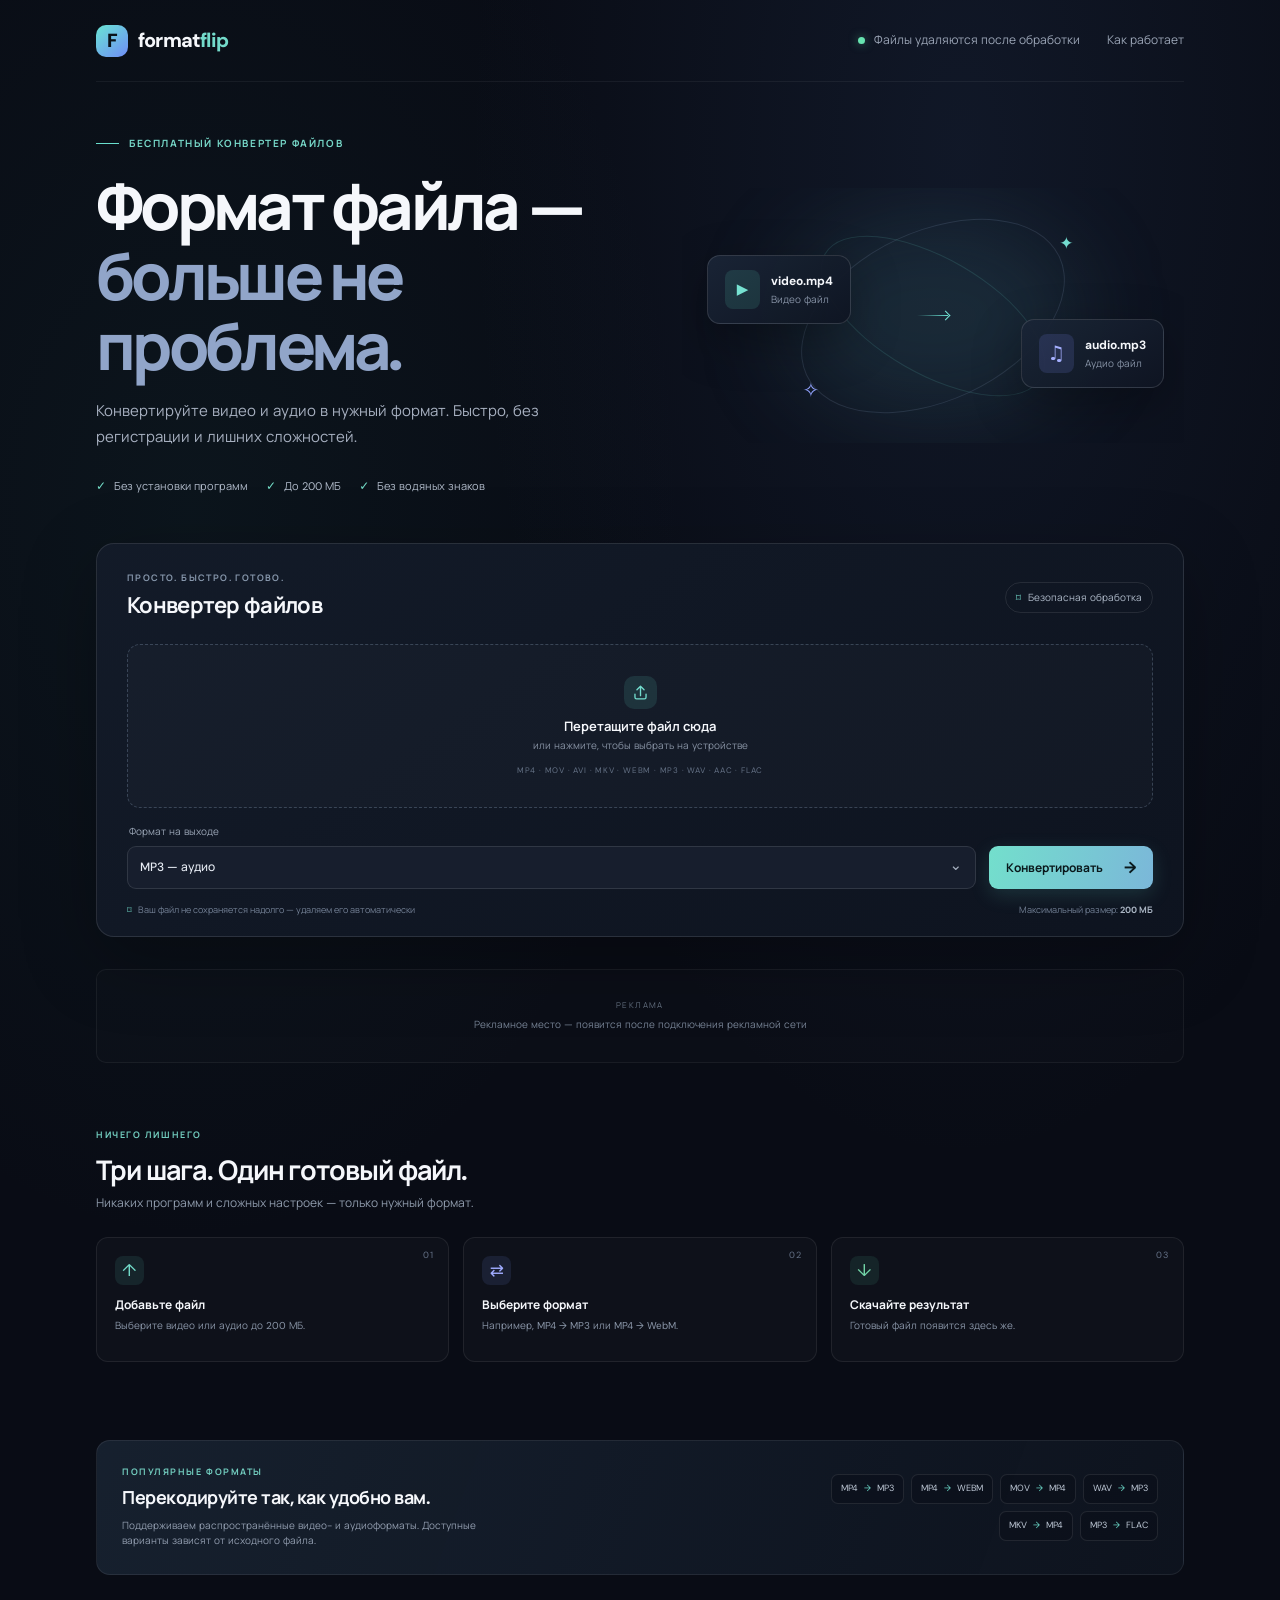
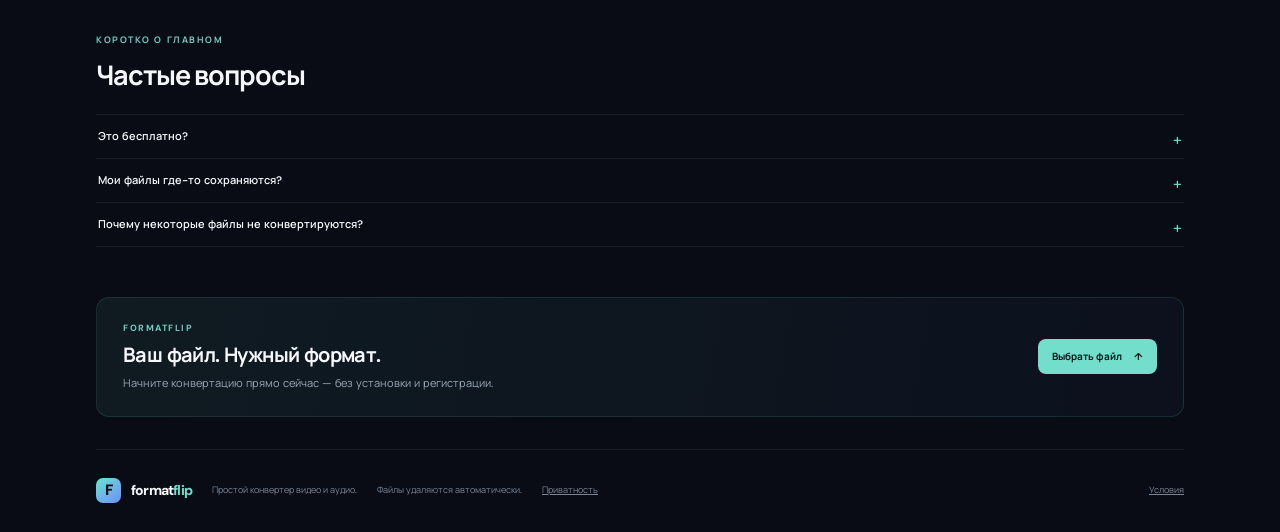
==== index.html @ 4129f3a2 "Build FormatFlip media converter" ====
<!doctype html>
<html lang="ru"><head>
<meta charset="utf-8"><meta name="viewport" content="width=device-width, initial-scale=1"><meta name="theme-color" content="#090c15">
<title>FormatFlip — конвертер видео и аудио</title><meta name="description" content="Конвертируйте видео и аудио: MP4 в MP3, MP4 в WebM и другие форматы. Бесплатно, просто и без регистрации.">
<meta property="og:title" content="FormatFlip — конвертер видео и аудио"><meta property="og:description" content="Быстрая конвертация популярных форматов видео и аудио.">
<link rel="preconnect" href="https://fonts.googleapis.com"><link rel="preconnect" href="https://fonts.gstatic.com" crossorigin><link href="https://fonts.googleapis.com/css2?family=DM+Sans:wght@400;500;600;700;800&family=Manrope:wght@400;500;600;700;800&display=swap" rel="stylesheet"><link rel="stylesheet" href="/assets/style.css"><script async src="/monetize/ads.js"></script>
</head><body><div class="site-shell">
<nav class="nav-bar" aria-label="Главная навигация"><a class="brand" href="/" aria-label="FormatFlip главная"><span class="brand-mark">F</span><span>format<span class="brand-flip">flip</span></span></a><div class="nav-right"><span class="privacy-note"><span class="live-dot"></span>Файлы удаляются после обработки</span><a class="nav-link" href="#how">Как работает</a></div></nav>
<header class="hero"><div class="hero-copy"><div class="eyebrow"><span class="eyebrow-line"></span> БЕСПЛАТНЫЙ КОНВЕРТЕР ФАЙЛОВ</div><h1>Формат файла —<br><span>больше не проблема.</span></h1><p class="hero-text">Конвертируйте видео и аудио в нужный формат. Быстро, без регистрации и лишних сложностей.</p><div class="trust-row"><span><b class="check">✓</b> Без установки программ</span><span><b class="check">✓</b> До 200 МБ</span><span><b class="check">✓</b> Без водяных знаков</span></div></div><div class="hero-art" aria-hidden="true"><div class="art-glow"></div><div class="art-orbit orbit-a"></div><div class="art-orbit orbit-b"></div><div class="format-card format-left"><span class="file-icon video-icon">▶</span><span><b>video.mp4</b><small>Видео файл</small></span></div><div class="convert-arrow"><span></span><span></span><span></span></div><div class="format-card format-right"><span class="file-icon audio-icon">♫</span><span><b>audio.mp3</b><small>Аудио файл</small></span></div><div class="art-spark spark-a">✦</div><div class="art-spark spark-b">✧</div></div></header>
<main>
<section class="converter-card" id="converter" aria-labelledby="converter-title"><div class="converter-heading"><div><div class="mini-label">ПРОСТО. БЫСТРО. ГОТОВО.</div><h2 id="converter-title">Конвертер файлов</h2></div><div class="secure-tag"><span>⌑</span> Безопасная обработка</div></div>
<form id="convertForm" onsubmit="event.preventDefault(); runConvertServer();" enctype="multipart/form-data"><label class="drop-zone" id="dropZone" for="fileIn"><input type="file" id="fileIn" name="file" accept="video/*,audio/*,.mp4,.mov,.avi,.mkv,.webm,.mp3,.wav,.aac,.flac,.m4a,.ogg,.opus" required><span class="upload-icon" aria-hidden="true"><svg viewBox="0 0 24 24" fill="none"><path d="M12 16V4m0 0L7.5 8.5M12 4l4.5 4.5M5 14v4a2 2 0 0 0 2 2h10a2 2 0 0 0 2-2v-4" stroke="currentColor" stroke-width="1.7" stroke-linecap="round" stroke-linejoin="round"/></svg></span><span class="drop-title">Перетащите файл сюда</span><span class="drop-sub">или нажмите, чтобы выбрать на устройстве</span><span class="supported-formats">MP4 · MOV · AVI · MKV · WEBM · MP3 · WAV · AAC · FLAC</span></label><div class="selected-file" id="selectedFile" hidden><span class="selected-file-icon">▣</span><span class="selected-file-name" id="selectedFileName"></span><button type="button" id="removeFile" class="remove-file" aria-label="Убрать файл">×</button></div>
<div class="convert-options"><div class="format-select-wrap"><label for="targetType">Формат на выходе</label><div class="select-shell"><select id="targetType" name="output_format"><optgroup label="Видео → аудио"><option value="mp3" selected>MP3 — аудио</option><option value="wav">WAV — аудио</option><option value="m4a">M4A — аудио</option><option value="aac">AAC — аудио</option><option value="ogg">OGG — аудио</option><option value="opus">OPUS — аудио</option><option value="flac">FLAC — аудио</option></optgroup><optgroup label="Видео → видео"><option value="mp4">MP4 — видео</option><option value="webm">WEBM — видео</option><option value="mkv">MKV — видео</option><option value="mov">MOV — видео</option><option value="avi">AVI — видео</option></optgroup></select><span class="select-chevron">⌄</span></div></div><button type="submit" class="convert-button" id="btnConvert"><span>Конвертировать</span><span class="button-arrow">→</span></button></div></form>
<div class="progress-wrap" id="progressWrap" hidden><div class="progress-track"><div class="progress-fill" id="progressFill"></div></div><div class="progress-meta"><span id="statusText" role="status" aria-live="polite"></span><span id="progressPercent"></span></div></div><div class="result-area" id="resultArea" hidden><div class="result-check">✓</div><div class="result-copy"><b>Готово к скачиванию</b><span id="resultMeta"></span></div><a href="#" class="download-button" id="downloadBtn" download>Скачать файл <span>↓</span></a></div><div class="converter-foot"><span><span class="foot-lock">⌑</span> Ваш файл не сохраняется надолго — удаляем его автоматически</span><span>Максимальный размер: <b>200 МБ</b></span></div></section>
<section class="ad-section" aria-label="Рекламное место"><div class="ad-slot" data-ad-slot="main-banner"><span class="ad-caption">РЕКЛАМА</span><div class="ad-content">Рекламное место — появится после подключения рекламной сети</div></div></section>
<section class="how-section" id="how"><div class="section-kicker">НИЧЕГО ЛИШНЕГО</div><h2>Три шага. Один готовый файл.</h2><p class="section-desc">Никаких программ и сложных настроек — только нужный формат.</p><div class="steps-grid"><article class="step-card"><div class="step-number">01</div><div class="step-icon icon-upload">↑</div><h3>Добавьте файл</h3><p>Выберите видео или аудио до 200 МБ.</p></article><article class="step-card"><div class="step-number">02</div><div class="step-icon icon-swap">⇄</div><h3>Выберите формат</h3><p>Например, MP4 → MP3 или MP4 → WebM.</p></article><article class="step-card"><div class="step-number">03</div><div class="step-icon icon-download">↓</div><h3>Скачайте результат</h3><p>Готовый файл появится здесь же.</p></article></div></section>
<section class="formats-section"><div><div class="section-kicker">ПОПУЛЯРНЫЕ ФОРМАТЫ</div><h2>Перекодируйте так, как удобно вам.</h2><p>Поддерживаем распространённые видео- и аудиоформаты. Доступные варианты зависят от исходного файла.</p></div><div class="format-pills"><span>MP4 <i>→</i> MP3</span><span>MP4 <i>→</i> WEBM</span><span>MOV <i>→</i> MP4</span><span>WAV <i>→</i> MP3</span><span>MKV <i>→</i> MP4</span><span>MP3 <i>→</i> FLAC</span></div></section>
<section class="faq-section"><div class="section-kicker">КОРОТКО О ГЛАВНОМ</div><h2>Частые вопросы</h2><div class="faq-list"><details><summary>Это бесплатно?</summary><p>Да, сейчас конвертер бесплатный. Позже работу сервиса может поддерживать реклама.</p></details><details><summary>Мои файлы где-то сохраняются?</summary><p>Файл временно обрабатывается сервером. Исходник удаляется сразу после операции, а готовый файл — автоматически примерно через час.</p></details><details><summary>Почему некоторые файлы не конвертируются?</summary><p>Файл может быть повреждён, не содержать звуковой дорожки или использовать редкий кодек. Попробуйте другой файл или формат.</p></details></div></section>
<section class="bottom-cta"><div><div class="section-kicker">FORMATFLIP</div><h2>Ваш файл. Нужный формат.</h2><p>Начните конвертацию прямо сейчас — без установки и регистрации.</p></div><a href="#converter" class="bottom-button">Выбрать файл <span>↑</span></a></section>
</main><footer class="footer"><a class="brand footer-brand" href="/"><span class="brand-mark">F</span><span>format<span class="brand-flip">flip</span></span></a><span class="footer-copy">Простой конвертер видео и аудио.</span><span class="footer-copy">Файлы удаляются автоматически.</span><a class="footer-copy" href="/privacy">Приватность</a><a class="footer-copy" href="/terms">Условия</a></footer></div><script src="/assets/app.js" defer></script>
</body></html>
---- assets/style.css ----
:root{--bg:#090c15;--panel:#101522;--panel2:#131a29;--line:rgba(255,255,255,.085);--text:#f5f7fb;--muted:#9aa4b5;--cyan:#67e4d1;--blue:#8ba5ff;--font:'DM Sans','Manrope',system-ui,sans-serif}*{box-sizing:border-box}html{scroll-behavior:smooth}body{margin:0;background:radial-gradient(ellipse at 75% 7%,rgba(49,74,119,.19),transparent 36%),radial-gradient(ellipse at 15% 24%,rgba(36,101,96,.1),transparent 32%),var(--bg);color:var(--text);font-family:var(--font);font-size:15px;line-height:1.55;-webkit-font-smoothing:antialiased}.site-shell{max-width:1160px;padding:0 36px;margin:auto}.nav-bar{height:82px;display:flex;align-items:center;justify-content:space-between;border-bottom:1px solid rgba(255,255,255,.055)}.brand{display:inline-flex;align-items:center;gap:10px;color:#f5f7fb;text-decoration:none;font-size:20px;font-weight:800;letter-spacing:-.8px}.brand-mark{display:grid;place-items:center;width:32px;height:32px;border-radius:10px;background:linear-gradient(140deg,#69e4d3,#708df8);color:#0a1119;font-size:19px;font-weight:900}.brand-flip{color:#73daca}.nav-right{display:flex;align-items:center;gap:27px}.privacy-note,.nav-link{font-size:12px;color:var(--muted);text-decoration:none}.privacy-note{display:flex;align-items:center;gap:9px}.live-dot{width:7px;height:7px;border-radius:50%;background:#67e4b0;box-shadow:0 0 10px rgba(103,228,176,.5)}.nav-link:hover{color:white}.hero{display:grid;grid-template-columns:1fr .9fr;align-items:center;min-height:375px;padding:54px 0 48px;gap:28px}.eyebrow,.section-kicker,.mini-label{font-size:10px;letter-spacing:1.6px;color:#77d8c9;font-weight:700}.eyebrow{display:flex;align-items:center;gap:10px}.eyebrow-line{width:23px;height:1px;background:#69dfcd}.hero h1{font-size:clamp(42px,5.2vw,65px);letter-spacing:-3.7px;line-height:1.08;margin:21px 0 15px;font-weight:750}.hero h1 span{color:#91a5c9}.hero-text{max-width:445px;color:#a7b0c0;font-size:15px;line-height:1.75;margin:0}.trust-row{display:flex;flex-wrap:wrap;gap:18px;margin-top:26px;color:#b1bbca;font-size:11px}.check{font-size:12px;color:#74dfc9;margin-right:5px}.hero-art{height:255px;position:relative;display:grid;place-items:center;overflow:hidden}.art-glow{position:absolute;width:300px;height:200px;border-radius:50%;background:rgba(72,132,147,.18);filter:blur(46px)}.art-orbit{position:absolute;width:280px;height:170px;border:1px solid rgba(143,168,203,.17);border-radius:50%;transform:rotate(-25deg)}.orbit-b{width:250px;height:116px;transform:rotate(30deg);border-color:rgba(105,219,201,.14)}.format-card{position:absolute;display:flex;align-items:center;gap:11px;padding:14px 17px;border:1px solid rgba(255,255,255,.13);background:linear-gradient(145deg,rgba(26,37,54,.96),rgba(15,21,34,.96));box-shadow:0 16px 50px rgba(0,0,0,.3);border-radius:13px;z-index:2}.format-card b{display:block;font-size:12px}.format-card small{display:block;color:#8793a6;font-size:10px;margin-top:2px}.format-left{left:5%;top:67px}.format-right{right:4%;bottom:55px}.file-icon{width:35px;height:39px;display:grid;place-items:center;border-radius:8px;font-size:15px}.video-icon{color:#76e2d1;background:rgba(94,220,193,.13)}.audio-icon{font-size:20px;color:#a5afff;background:rgba(126,140,255,.15)}.convert-arrow{display:flex;align-items:center;gap:6px;color:#71dfd0;position:absolute;z-index:3}.convert-arrow span{width:31px;height:1px;background:linear-gradient(90deg,transparent,#68dfd0)}.convert-arrow span:nth-child(2){width:7px;height:7px;border-top:1px solid #77e6d6;border-right:1px solid #77e6d6;transform:rotate(45deg);background:none;margin-left:-12px}.convert-arrow span:nth-child(3){display:none}.art-spark{position:absolute;color:#73dbcf}.spark-a{top:42px;right:22%;font-size:17px}.spark-b{left:24%;bottom:37px;font-size:20px;color:#93a4ff}.converter-card{position:relative;background:linear-gradient(145deg,rgba(19,27,41,.98),rgba(14,20,32,.98));border:1px solid rgba(255,255,255,.105);border-radius:18px;padding:28px 30px 18px;box-shadow:0 22px 75px rgba(0,0,0,.27);scroll-margin-top:30px}.converter-heading{display:flex;justify-content:space-between;align-items:center;margin-bottom:21px}.mini-label{font-size:9px;color:#8797ac;letter-spacing:1.4px}.converter-heading h2{font-size:22px;letter-spacing:-.7px;margin:3px 0 0}.secure-tag{display:flex;align-items:center;gap:7px;color:#aeb9c8;font-size:10px;border:1px solid rgba(255,255,255,.09);border-radius:20px;padding:7px 10px}.secure-tag span{color:#75e0cf}.drop-zone{height:164px;border:1px dashed rgba(133,157,183,.32);border-radius:13px;background:rgba(255,255,255,.018);display:flex;flex-direction:column;align-items:center;justify-content:center;cursor:pointer;transition:.2s;position:relative}.drop-zone:hover,.drop-zone.drag-over{border-color:#68daca;background:rgba(101,220,199,.04)}.drop-zone input{position:absolute;inset:0;width:100%;height:100%;opacity:0;cursor:pointer}.upload-icon{width:33px;height:33px;border-radius:10px;display:grid;place-items:center;color:#73ddce;background:rgba(96,221,200,.12);margin-bottom:8px}.upload-icon svg{width:19px;height:19px}.drop-title{font-size:13px;font-weight:650}.drop-sub{font-size:10px;color:#8792a3;margin-top:1px}.supported-formats{font-size:8px;letter-spacing:.8px;color:#647185;margin-top:10px}.selected-file{display:flex;align-items:center;gap:10px;border:1px solid rgba(255,255,255,.09);border-radius:9px;padding:8px 12px;margin-top:10px;font-size:11px;color:#dae1eb}.selected-file[hidden],.progress-wrap[hidden],.result-area[hidden]{display:none}.selected-file-icon{color:#7be2d0}.selected-file-name{overflow:hidden;text-overflow:ellipsis;white-space:nowrap;flex:1}.remove-file{background:transparent;color:#9aa5b6;border:0;font-size:19px;cursor:pointer}.convert-options{display:flex;align-items:end;gap:13px;margin-top:16px}.format-select-wrap{flex:1}.format-select-wrap>label{display:block;color:#9aa5b5;font-size:10px;margin:0 0 6px 2px}.select-shell{position:relative}.select-shell select{width:100%;height:43px;appearance:none;border:1px solid rgba(255,255,255,.11);border-radius:9px;color:#e8edf5;background:#171e2d;padding:0 38px 0 12px;font:500 12px var(--font);outline:none}.select-shell select:focus{border-color:#6edcca}.select-shell option,.select-shell optgroup{background:#151b29;color:#f4f6fa}.select-chevron{position:absolute;right:14px;top:8px;color:#a6b0bf;pointer-events:none}.convert-button{height:43px;padding:0 17px;display:flex;align-items:center;gap:21px;border:0;border-radius:9px;background:linear-gradient(105deg,#73dfcc,#7bb7d9);color:#0a191c;font:700 12px var(--font);cursor:pointer;box-shadow:0 6px 20px rgba(98,212,198,.16);transition:transform .15s,filter .15s}.convert-button:hover{filter:brightness(1.08);transform:translateY(-1px)}.convert-button:disabled{opacity:.55;cursor:wait;transform:none}.button-arrow{font-size:16px}.progress-wrap{margin-top:14px}.progress-track{height:4px;background:rgba(255,255,255,.08);border-radius:4px;overflow:hidden}.progress-fill{height:100%;width:8%;background:linear-gradient(90deg,#69dac8,#8b9cff);border-radius:4px;transition:width .35s}.progress-meta{display:flex;justify-content:space-between;font-size:10px;color:#aab4c3;margin-top:7px}.result-area{margin-top:14px;display:flex;align-items:center;gap:10px;padding:12px;border-radius:10px;border:1px solid rgba(99,220,192,.2);background:rgba(87,202,175,.06)}.result-check{width:25px;height:25px;border-radius:50%;display:grid;place-items:center;background:rgba(96,219,186,.14);color:#70e0bf}.result-copy{flex:1}.result-copy b,.result-copy span{display:block;font-size:11px}.result-copy span{color:#96a4b5;font-size:10px}.download-button{padding:9px 13px;border-radius:8px;text-decoration:none;background:#6cdbc9;color:#0c1b1d;font-weight:700;font-size:10px}.download-button span{margin-left:8px}.converter-foot{display:flex;justify-content:space-between;gap:10px;margin-top:15px;color:#748196;font-size:9px}.converter-foot b{color:#aab5c3}.foot-lock{color:#72dcca;margin-right:4px}.ad-section{margin:32px 0 4px}.ad-slot{height:94px;border:1px solid rgba(255,255,255,.055);border-radius:10px;background:rgba(255,255,255,.013);display:flex;flex-direction:column;align-items:center;justify-content:center;gap:5px}.ad-caption{font-size:8px;letter-spacing:1.4px;color:#677384}.ad-content{color:#778395;font-size:10px}.how-section{padding:62px 0 15px}.section-kicker{font-size:9px;color:#72cdbf;letter-spacing:1.55px}.how-section h2,.faq-section h2{font-size:27px;letter-spacing:-1.1px;margin:7px 0 3px}.section-desc{font-size:12px;color:#8f9bac;margin:0}.steps-grid{display:grid;grid-template-columns:repeat(3,1fr);gap:14px;margin-top:24px}.step-card{position:relative;padding:18px;border:1px solid rgba(255,255,255,.075);background:rgba(255,255,255,.022);border-radius:12px;min-height:125px}.step-number{position:absolute;right:14px;top:11px;font-size:9px;letter-spacing:1px;color:#657287}.step-icon{width:29px;height:29px;border-radius:8px;display:grid;place-items:center;background:rgba(98,216,196,.1);color:#74ddcb;font-size:17px}.icon-swap{background:rgba(130,151,255,.11);color:#a0acff}.icon-download{background:rgba(93,204,162,.1);color:#73d6a8}.step-card h3{font-size:12px;margin:11px 0 3px}.step-card p{font-size:10px;color:#8a96a8;margin:0}.formats-section{display:flex;align-items:center;justify-content:space-between;gap:30px;margin-top:63px;padding:25px;border-radius:14px;border:1px solid rgba(255,255,255,.075);background:linear-gradient(110deg,rgba(27,39,55,.75),rgba(16,23,35,.65))}.formats-section h2{font-size:18px;letter-spacing:-.5px;margin:5px 0}.formats-section p{font-size:10px;color:#929daf;max-width:390px;margin:0}.format-pills{display:flex;flex-wrap:wrap;justify-content:flex-end;gap:7px;max-width:390px}.format-pills span{padding:7px 9px;border:1px solid rgba(255,255,255,.09);background:rgba(8,13,22,.38);border-radius:7px;color:#bec8d6;font-size:9px}.format-pills i{font-style:normal;color:#6ddaca;margin:0 4px}.faq-section{padding:59px 0 5px}.faq-list{margin-top:17px;border-top:1px solid rgba(255,255,255,.075)}.faq-list details{border-bottom:1px solid rgba(255,255,255,.075);padding:13px 2px}.faq-list summary{cursor:pointer;list-style:none;font-size:11px;font-weight:600}.faq-list summary::-webkit-details-marker{display:none}.faq-list summary::after{content:'+';float:right;color:#73ddca;font-size:16px;font-weight:400}.faq-list details[open] summary::after{content:'−'}.faq-list p{font-size:10px;color:#96a2b3;max-width:740px;margin:9px 0 0}.bottom-cta{margin:45px 0 0;padding:24px 26px;border-radius:13px;border:1px solid rgba(104,219,199,.13);background:linear-gradient(100deg,rgba(57,113,110,.15),rgba(34,46,82,.15));display:flex;align-items:center;justify-content:space-between;gap:20px}.bottom-cta h2{font-size:20px;letter-spacing:-.6px;margin:4px 0}.bottom-cta p{font-size:11px;color:#99a6b5;margin:0}.bottom-button{padding:10px 14px;background:#73decc;color:#0a191a;border-radius:8px;text-decoration:none;font-size:10px;font-weight:700;white-space:nowrap}.bottom-button span{margin-left:10px}.footer{height:83px;margin-top:32px;border-top:1px solid rgba(255,255,255,.065);display:flex;align-items:center;gap:20px}.footer-brand{font-size:14px}.footer-brand .brand-mark{width:25px;height:25px;border-radius:7px;font-size:15px}.footer-copy{font-size:9px;color:#798596}.footer-copy:last-child{margin-left:auto}@media(max-width:800px){.site-shell{padding:0 22px}.hero{grid-template-columns:1fr .75fr;min-height:335px}.hero h1{font-size:46px}.formats-section{align-items:flex-start;flex-direction:column}.format-pills{justify-content:flex-start;max-width:none}}@media(max-width:600px){.site-shell{padding:0 15px}.nav-bar{height:65px}.nav-right{gap:13px}.privacy-note{font-size:0}.privacy-note .live-dot{width:8px;height:8px}.nav-link{font-size:10px}.hero{grid-template-columns:1fr;padding:42px 0 27px;min-height:0;gap:8px}.hero h1{font-size:43px;letter-spacing:-2.5px}.hero-text{font-size:13px}.trust-row{gap:10px;font-size:9px;margin-top:18px}.hero-art{height:190px}.format-left{left:4%;top:43px}.format-right{right:3%;bottom:30px}.converter-card{padding:19px 15px 14px;border-radius:14px}.converter-heading h2{font-size:19px}.secure-tag{font-size:0;padding:8px}.secure-tag span{font-size:15px}.drop-zone{height:150px}.convert-options{align-items:stretch;flex-direction:column;gap:10px}.convert-button{justify-content:center}.converter-foot{font-size:8px}.steps-grid{grid-template-columns:1fr;gap:9px}.step-card{min-height:102px;padding:13px}.step-card h3{margin-top:7px}.how-section{padding-top:47px}.how-section h2,.faq-section h2{font-size:23px}.formats-section{margin-top:44px;padding:17px}.bottom-cta{align-items:flex-start;flex-direction:column;margin-top:34px;padding:18px}.footer{height:auto;min-height:75px;gap:10px;flex-wrap:wrap;padding:12px 0}.footer-copy:last-child{margin-left:0;width:100%}.result-area{flex-wrap:wrap}.download-button{margin-left:35px}}@media(prefers-reduced-motion:reduce){*,*::before,*::after{scroll-behavior:auto!important;transition:none!important;animation:none!important}}
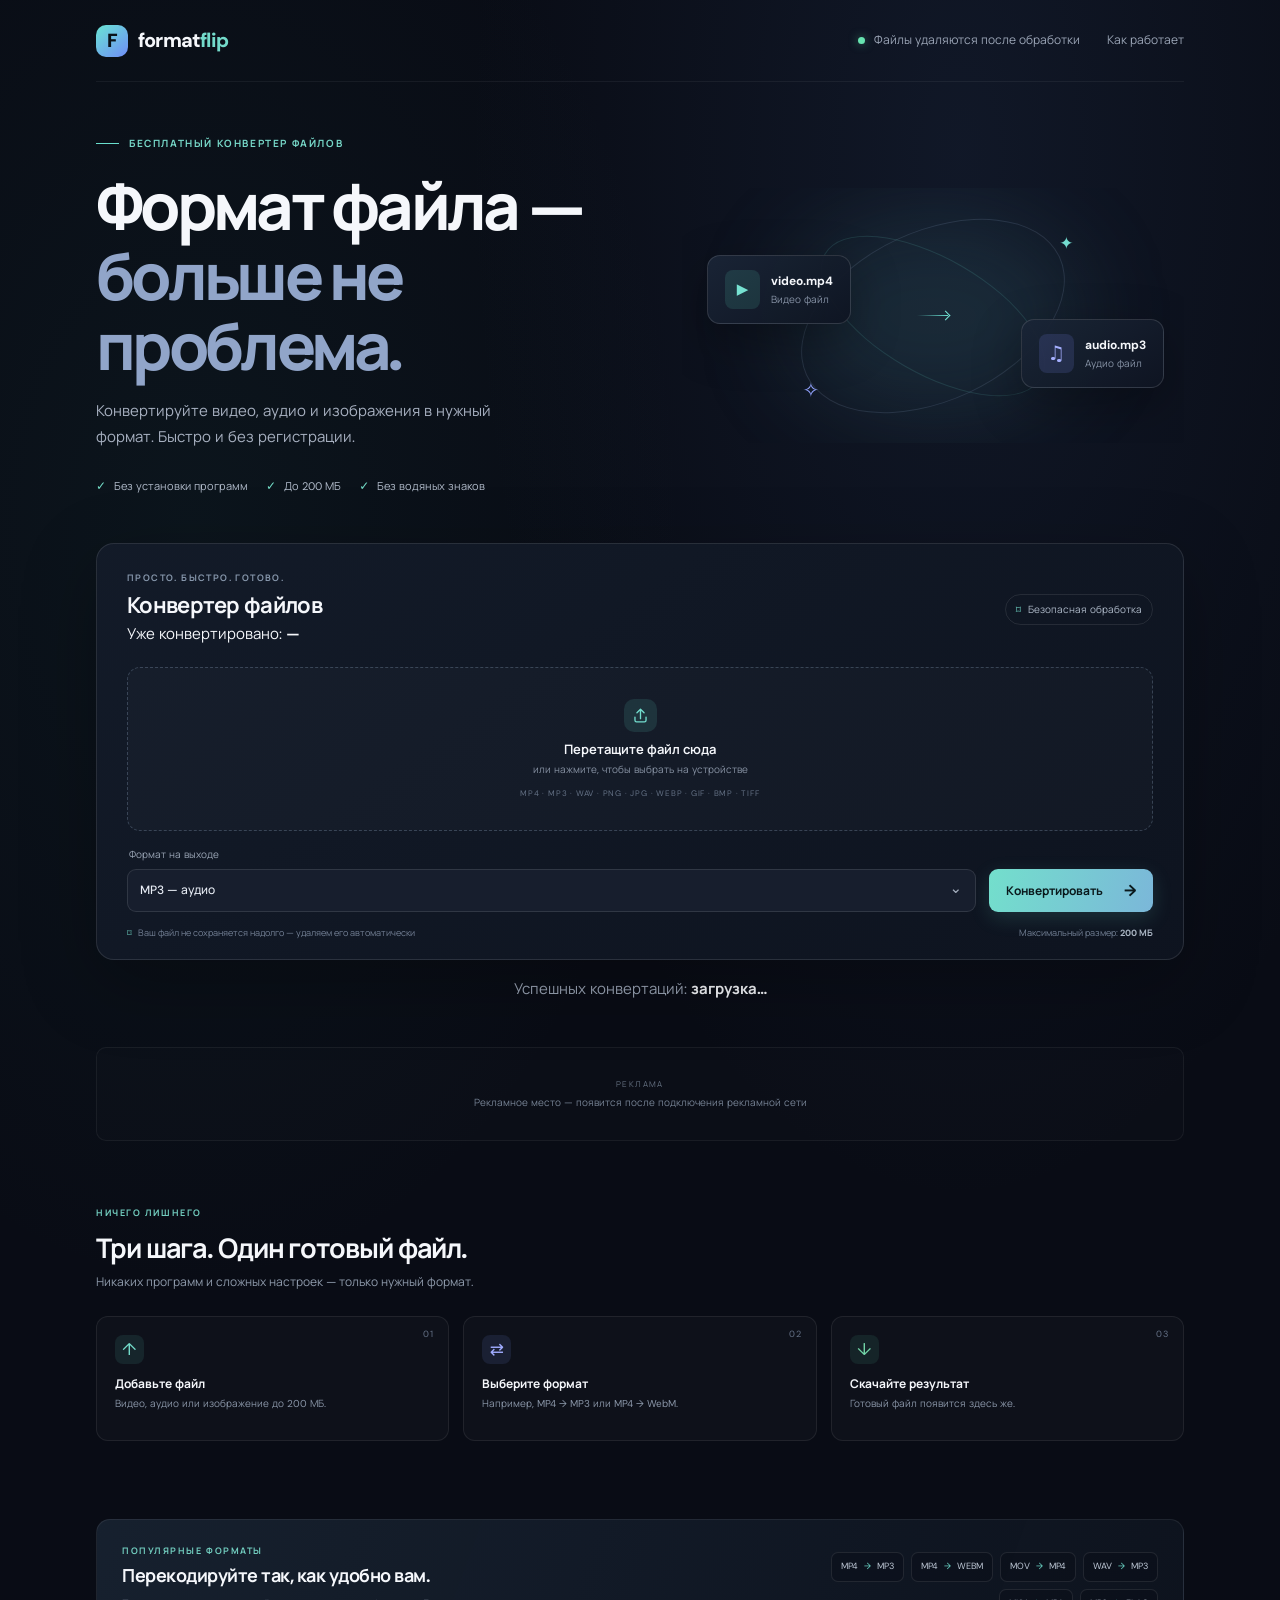
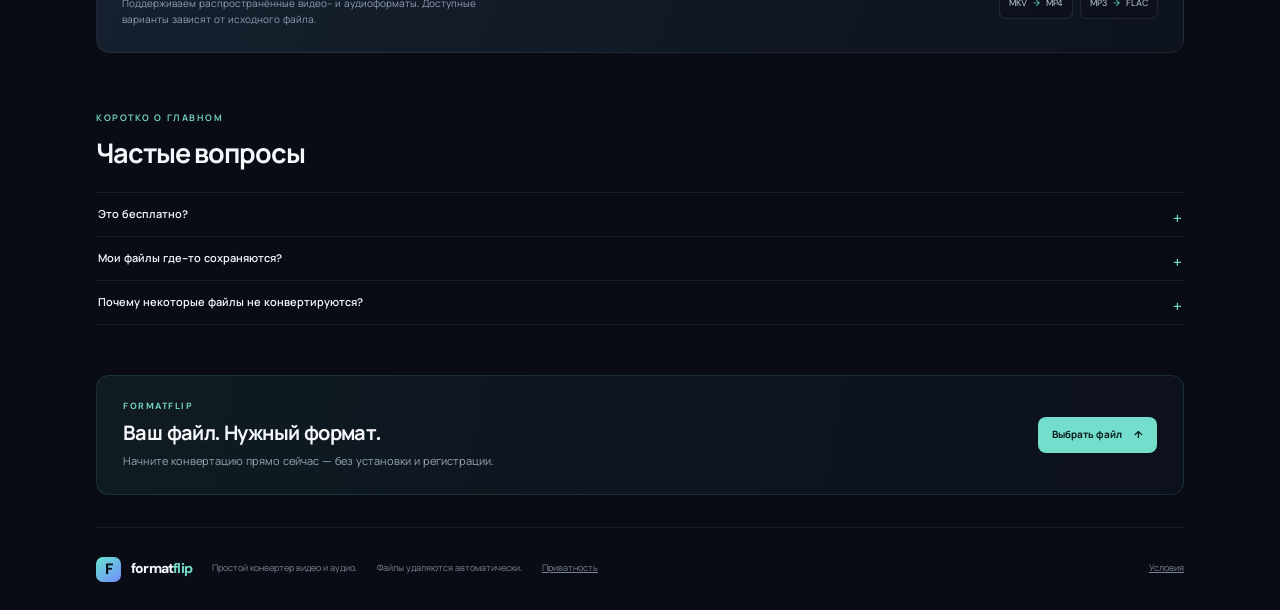
==== commit 7aeaa861: "Add image conversions and public usage counter" ====
--- a/index.html
+++ b/index.html
@@ -6,14 +6,15 @@
 <link rel="preconnect" href="https://fonts.googleapis.com"><link rel="preconnect" href="https://fonts.gstatic.com" crossorigin><link href="https://fonts.googleapis.com/css2?family=DM+Sans:wght@400;500;600;700;800&family=Manrope:wght@400;500;600;700;800&display=swap" rel="stylesheet"><link rel="stylesheet" href="/assets/style.css"><script async src="/monetize/ads.js"></script>
 </head><body><div class="site-shell">
 <nav class="nav-bar" aria-label="Главная навигация"><a class="brand" href="/" aria-label="FormatFlip главная"><span class="brand-mark">F</span><span>format<span class="brand-flip">flip</span></span></a><div class="nav-right"><span class="privacy-note"><span class="live-dot"></span>Файлы удаляются после обработки</span><a class="nav-link" href="#how">Как работает</a></div></nav>
-<header class="hero"><div class="hero-copy"><div class="eyebrow"><span class="eyebrow-line"></span> БЕСПЛАТНЫЙ КОНВЕРТЕР ФАЙЛОВ</div><h1>Формат файла —<br><span>больше не проблема.</span></h1><p class="hero-text">Конвертируйте видео и аудио в нужный формат. Быстро, без регистрации и лишних сложностей.</p><div class="trust-row"><span><b class="check">✓</b> Без установки программ</span><span><b class="check">✓</b> До 200 МБ</span><span><b class="check">✓</b> Без водяных знаков</span></div></div><div class="hero-art" aria-hidden="true"><div class="art-glow"></div><div class="art-orbit orbit-a"></div><div class="art-orbit orbit-b"></div><div class="format-card format-left"><span class="file-icon video-icon">▶</span><span><b>video.mp4</b><small>Видео файл</small></span></div><div class="convert-arrow"><span></span><span></span><span></span></div><div class="format-card format-right"><span class="file-icon audio-icon">♫</span><span><b>audio.mp3</b><small>Аудио файл</small></span></div><div class="art-spark spark-a">✦</div><div class="art-spark spark-b">✧</div></div></header>
+<header class="hero"><div class="hero-copy"><div class="eyebrow"><span class="eyebrow-line"></span> БЕСПЛАТНЫЙ КОНВЕРТЕР ФАЙЛОВ</div><h1>Формат файла —<br><span>больше не проблема.</span></h1><p class="hero-text">Конвертируйте видео, аудио и изображения в нужный формат. Быстро и без регистрации.</p><div class="trust-row"><span><b class="check">✓</b> Без установки программ</span><span><b class="check">✓</b> До 200 МБ</span><span><b class="check">✓</b> Без водяных знаков</span></div></div><div class="hero-art" aria-hidden="true"><div class="art-glow"></div><div class="art-orbit orbit-a"></div><div class="art-orbit orbit-b"></div><div class="format-card format-left"><span class="file-icon video-icon">▶</span><span><b>video.mp4</b><small>Видео файл</small></span></div><div class="convert-arrow"><span></span><span></span><span></span></div><div class="format-card format-right"><span class="file-icon audio-icon">♫</span><span><b>audio.mp3</b><small>Аудио файл</small></span></div><div class="art-spark spark-a">✦</div><div class="art-spark spark-b">✧</div></div></header>
 <main>
-<section class="converter-card" id="converter" aria-labelledby="converter-title"><div class="converter-heading"><div><div class="mini-label">ПРОСТО. БЫСТРО. ГОТОВО.</div><h2 id="converter-title">Конвертер файлов</h2></div><div class="secure-tag"><span>⌑</span> Безопасная обработка</div></div>
-<form id="convertForm" onsubmit="event.preventDefault(); runConvertServer();" enctype="multipart/form-data"><label class="drop-zone" id="dropZone" for="fileIn"><input type="file" id="fileIn" name="file" accept="video/*,audio/*,.mp4,.mov,.avi,.mkv,.webm,.mp3,.wav,.aac,.flac,.m4a,.ogg,.opus" required><span class="upload-icon" aria-hidden="true"><svg viewBox="0 0 24 24" fill="none"><path d="M12 16V4m0 0L7.5 8.5M12 4l4.5 4.5M5 14v4a2 2 0 0 0 2 2h10a2 2 0 0 0 2-2v-4" stroke="currentColor" stroke-width="1.7" stroke-linecap="round" stroke-linejoin="round"/></svg></span><span class="drop-title">Перетащите файл сюда</span><span class="drop-sub">или нажмите, чтобы выбрать на устройстве</span><span class="supported-formats">MP4 · MOV · AVI · MKV · WEBM · MP3 · WAV · AAC · FLAC</span></label><div class="selected-file" id="selectedFile" hidden><span class="selected-file-icon">▣</span><span class="selected-file-name" id="selectedFileName"></span><button type="button" id="removeFile" class="remove-file" aria-label="Убрать файл">×</button></div>
-<div class="convert-options"><div class="format-select-wrap"><label for="targetType">Формат на выходе</label><div class="select-shell"><select id="targetType" name="output_format"><optgroup label="Видео → аудио"><option value="mp3" selected>MP3 — аудио</option><option value="wav">WAV — аудио</option><option value="m4a">M4A — аудио</option><option value="aac">AAC — аудио</option><option value="ogg">OGG — аудио</option><option value="opus">OPUS — аудио</option><option value="flac">FLAC — аудио</option></optgroup><optgroup label="Видео → видео"><option value="mp4">MP4 — видео</option><option value="webm">WEBM — видео</option><option value="mkv">MKV — видео</option><option value="mov">MOV — видео</option><option value="avi">AVI — видео</option></optgroup></select><span class="select-chevron">⌄</span></div></div><button type="submit" class="convert-button" id="btnConvert"><span>Конвертировать</span><span class="button-arrow">→</span></button></div></form>
+<section class="converter-card" id="converter" aria-labelledby="converter-title"><div class="converter-heading"><div><div class="mini-label">ПРОСТО. БЫСТРО. ГОТОВО.</div><h2 id="converter-title">Конвертер файлов</h2><div class="usage-count" aria-live="polite">Уже конвертировано: <b id="conversionCount">загрузка…</b></div></div><div class="secure-tag"><span>⌑</span> Безопасная обработка</div></div>
+<form id="convertForm" onsubmit="event.preventDefault(); runConvertServer();" enctype="multipart/form-data"><label class="drop-zone" id="dropZone" for="fileIn"><input type="file" id="fileIn" name="file" accept="video/*,audio/*,image/*,.mp4,.mov,.avi,.mkv,.webm,.mp3,.wav,.aac,.flac,.m4a,.ogg,.opus,.png,.jpg,.jpeg,.webp,.gif,.bmp,.tif,.tiff,.ico,.cur,.tga,.pcx,.ppm,.pgm,.pbm,.pnm,.xbm,.xpm,.dds,.psd,.avif,.jp2,.j2k,.jpf,.jpx,.pcd,.palm,.sgi,.rgb,.rgba,.ras" required><span class="upload-icon" aria-hidden="true"><svg viewBox="0 0 24 24" fill="none"><path d="M12 16V4m0 0L7.5 8.5M12 4l4.5 4.5M5 14v4a2 2 0 0 0 2 2h10a2 2 0 0 0 2-2v-4" stroke="currentColor" stroke-width="1.7" stroke-linecap="round" stroke-linejoin="round"/></svg></span><span class="drop-title">Перетащите файл сюда</span><span class="drop-sub">или нажмите, чтобы выбрать на устройстве</span><span class="supported-formats">MP4 · MP3 · WAV · PNG · JPG · WEBP · GIF · BMP · TIFF</span></label><div class="selected-file" id="selectedFile" hidden><span class="selected-file-icon">▣</span><span class="selected-file-name" id="selectedFileName"></span><button type="button" id="removeFile" class="remove-file" aria-label="Убрать файл">×</button></div>
+<div class="convert-options"><div class="format-select-wrap"><label for="targetType">Формат на выходе</label><div class="select-shell"><select id="targetType" name="output_format"><optgroup label="Видео → аудио"><option value="mp3" selected>MP3 — аудио</option><option value="wav">WAV — аудио</option><option value="m4a">M4A — аудио</option><option value="aac">AAC — аудио</option><option value="ogg">OGG — аудио</option><option value="opus">OPUS — аудио</option><option value="flac">FLAC — аудио</option></optgroup><optgroup label="Видео → видео"><option value="mp4">MP4 — видео</option><option value="webm">WEBM — видео</option><option value="mkv">MKV — видео</option><option value="mov">MOV — видео</option><option value="avi">AVI — видео</option></optgroup><optgroup label="Изображение → изображение" id="imageFormats"></optgroup></select><span class="select-chevron">⌄</span></div></div><button type="submit" class="convert-button" id="btnConvert"><span>Конвертировать</span><span class="button-arrow">→</span></button></div></form>
 <div class="progress-wrap" id="progressWrap" hidden><div class="progress-track"><div class="progress-fill" id="progressFill"></div></div><div class="progress-meta"><span id="statusText" role="status" aria-live="polite"></span><span id="progressPercent"></span></div></div><div class="result-area" id="resultArea" hidden><div class="result-check">✓</div><div class="result-copy"><b>Готово к скачиванию</b><span id="resultMeta"></span></div><a href="#" class="download-button" id="downloadBtn" download>Скачать файл <span>↓</span></a></div><div class="converter-foot"><span><span class="foot-lock">⌑</span> Ваш файл не сохраняется надолго — удаляем его автоматически</span><span>Максимальный размер: <b>200 МБ</b></span></div></section>
+<section class="stats-section" aria-label="Статистика"><span>Успешных конвертаций:</span> <b id="conversionCount">загрузка…</b></section>
 <section class="ad-section" aria-label="Рекламное место"><div class="ad-slot" data-ad-slot="main-banner"><span class="ad-caption">РЕКЛАМА</span><div class="ad-content">Рекламное место — появится после подключения рекламной сети</div></div></section>
-<section class="how-section" id="how"><div class="section-kicker">НИЧЕГО ЛИШНЕГО</div><h2>Три шага. Один готовый файл.</h2><p class="section-desc">Никаких программ и сложных настроек — только нужный формат.</p><div class="steps-grid"><article class="step-card"><div class="step-number">01</div><div class="step-icon icon-upload">↑</div><h3>Добавьте файл</h3><p>Выберите видео или аудио до 200 МБ.</p></article><article class="step-card"><div class="step-number">02</div><div class="step-icon icon-swap">⇄</div><h3>Выберите формат</h3><p>Например, MP4 → MP3 или MP4 → WebM.</p></article><article class="step-card"><div class="step-number">03</div><div class="step-icon icon-download">↓</div><h3>Скачайте результат</h3><p>Готовый файл появится здесь же.</p></article></div></section>
+<section class="how-section" id="how"><div class="section-kicker">НИЧЕГО ЛИШНЕГО</div><h2>Три шага. Один готовый файл.</h2><p class="section-desc">Никаких программ и сложных настроек — только нужный формат.</p><div class="steps-grid"><article class="step-card"><div class="step-number">01</div><div class="step-icon icon-upload">↑</div><h3>Добавьте файл</h3><p>Видео, аудио или изображение до 200 МБ.</p></article><article class="step-card"><div class="step-number">02</div><div class="step-icon icon-swap">⇄</div><h3>Выберите формат</h3><p>Например, MP4 → MP3 или MP4 → WebM.</p></article><article class="step-card"><div class="step-number">03</div><div class="step-icon icon-download">↓</div><h3>Скачайте результат</h3><p>Готовый файл появится здесь же.</p></article></div></section>
 <section class="formats-section"><div><div class="section-kicker">ПОПУЛЯРНЫЕ ФОРМАТЫ</div><h2>Перекодируйте так, как удобно вам.</h2><p>Поддерживаем распространённые видео- и аудиоформаты. Доступные варианты зависят от исходного файла.</p></div><div class="format-pills"><span>MP4 <i>→</i> MP3</span><span>MP4 <i>→</i> WEBM</span><span>MOV <i>→</i> MP4</span><span>WAV <i>→</i> MP3</span><span>MKV <i>→</i> MP4</span><span>MP3 <i>→</i> FLAC</span></div></section>
 <section class="faq-section"><div class="section-kicker">КОРОТКО О ГЛАВНОМ</div><h2>Частые вопросы</h2><div class="faq-list"><details><summary>Это бесплатно?</summary><p>Да, сейчас конвертер бесплатный. Позже работу сервиса может поддерживать реклама.</p></details><details><summary>Мои файлы где-то сохраняются?</summary><p>Файл временно обрабатывается сервером. Исходник удаляется сразу после операции, а готовый файл — автоматически примерно через час.</p></details><details><summary>Почему некоторые файлы не конвертируются?</summary><p>Файл может быть повреждён, не содержать звуковой дорожки или использовать редкий кодек. Попробуйте другой файл или формат.</p></details></div></section>
 <section class="bottom-cta"><div><div class="section-kicker">FORMATFLIP</div><h2>Ваш файл. Нужный формат.</h2><p>Начните конвертацию прямо сейчас — без установки и регистрации.</p></div><a href="#converter" class="bottom-button">Выбрать файл <span>↑</span></a></section>
--- a/assets/style.css
+++ b/assets/style.css
@@ -1 +1,2 @@
-:root{--bg:#090c15;--panel:#101522;--panel2:#131a29;--line:rgba(255,255,255,.085);--text:#f5f7fb;--muted:#9aa4b5;--cyan:#67e4d1;--blue:#8ba5ff;--font:'DM Sans','Manrope',system-ui,sans-serif}*{box-sizing:border-box}html{scroll-behavior:smooth}body{margin:0;background:radial-gradient(ellipse at 75% 7%,rgba(49,74,119,.19),transparent 36%),radial-gradient(ellipse at 15% 24%,rgba(36,101,96,.1),transparent 32%),var(--bg);color:var(--text);font-family:var(--font);font-size:15px;line-height:1.55;-webkit-font-smoothing:antialiased}.site-shell{max-width:1160px;padding:0 36px;margin:auto}.nav-bar{height:82px;display:flex;align-items:center;justify-content:space-between;border-bottom:1px solid rgba(255,255,255,.055)}.brand{display:inline-flex;align-items:center;gap:10px;color:#f5f7fb;text-decoration:none;font-size:20px;font-weight:800;letter-spacing:-.8px}.brand-mark{display:grid;place-items:center;width:32px;height:32px;border-radius:10px;background:linear-gradient(140deg,#69e4d3,#708df8);color:#0a1119;font-size:19px;font-weight:900}.brand-flip{color:#73daca}.nav-right{display:flex;align-items:center;gap:27px}.privacy-note,.nav-link{font-size:12px;color:var(--muted);text-decoration:none}.privacy-note{display:flex;align-items:center;gap:9px}.live-dot{width:7px;height:7px;border-radius:50%;background:#67e4b0;box-shadow:0 0 10px rgba(103,228,176,.5)}.nav-link:hover{color:white}.hero{display:grid;grid-template-columns:1fr .9fr;align-items:center;min-height:375px;padding:54px 0 48px;gap:28px}.eyebrow,.section-kicker,.mini-label{font-size:10px;letter-spacing:1.6px;color:#77d8c9;font-weight:700}.eyebrow{display:flex;align-items:center;gap:10px}.eyebrow-line{width:23px;height:1px;background:#69dfcd}.hero h1{font-size:clamp(42px,5.2vw,65px);letter-spacing:-3.7px;line-height:1.08;margin:21px 0 15px;font-weight:750}.hero h1 span{color:#91a5c9}.hero-text{max-width:445px;color:#a7b0c0;font-size:15px;line-height:1.75;margin:0}.trust-row{display:flex;flex-wrap:wrap;gap:18px;margin-top:26px;color:#b1bbca;font-size:11px}.check{font-size:12px;color:#74dfc9;margin-right:5px}.hero-art{height:255px;position:relative;display:grid;place-items:center;overflow:hidden}.art-glow{position:absolute;width:300px;height:200px;border-radius:50%;background:rgba(72,132,147,.18);filter:blur(46px)}.art-orbit{position:absolute;width:280px;height:170px;border:1px solid rgba(143,168,203,.17);border-radius:50%;transform:rotate(-25deg)}.orbit-b{width:250px;height:116px;transform:rotate(30deg);border-color:rgba(105,219,201,.14)}.format-card{position:absolute;display:flex;align-items:center;gap:11px;padding:14px 17px;border:1px solid rgba(255,255,255,.13);background:linear-gradient(145deg,rgba(26,37,54,.96),rgba(15,21,34,.96));box-shadow:0 16px 50px rgba(0,0,0,.3);border-radius:13px;z-index:2}.format-card b{display:block;font-size:12px}.format-card small{display:block;color:#8793a6;font-size:10px;margin-top:2px}.format-left{left:5%;top:67px}.format-right{right:4%;bottom:55px}.file-icon{width:35px;height:39px;display:grid;place-items:center;border-radius:8px;font-size:15px}.video-icon{color:#76e2d1;background:rgba(94,220,193,.13)}.audio-icon{font-size:20px;color:#a5afff;background:rgba(126,140,255,.15)}.convert-arrow{display:flex;align-items:center;gap:6px;color:#71dfd0;position:absolute;z-index:3}.convert-arrow span{width:31px;height:1px;background:linear-gradient(90deg,transparent,#68dfd0)}.convert-arrow span:nth-child(2){width:7px;height:7px;border-top:1px solid #77e6d6;border-right:1px solid #77e6d6;transform:rotate(45deg);background:none;margin-left:-12px}.convert-arrow span:nth-child(3){display:none}.art-spark{position:absolute;color:#73dbcf}.spark-a{top:42px;right:22%;font-size:17px}.spark-b{left:24%;bottom:37px;font-size:20px;color:#93a4ff}.converter-card{position:relative;background:linear-gradient(145deg,rgba(19,27,41,.98),rgba(14,20,32,.98));border:1px solid rgba(255,255,255,.105);border-radius:18px;padding:28px 30px 18px;box-shadow:0 22px 75px rgba(0,0,0,.27);scroll-margin-top:30px}.converter-heading{display:flex;justify-content:space-between;align-items:center;margin-bottom:21px}.mini-label{font-size:9px;color:#8797ac;letter-spacing:1.4px}.converter-heading h2{font-size:22px;letter-spacing:-.7px;margin:3px 0 0}.secure-tag{display:flex;align-items:center;gap:7px;color:#aeb9c8;font-size:10px;border:1px solid rgba(255,255,255,.09);border-radius:20px;padding:7px 10px}.secure-tag span{color:#75e0cf}.drop-zone{height:164px;border:1px dashed rgba(133,157,183,.32);border-radius:13px;background:rgba(255,255,255,.018);display:flex;flex-direction:column;align-items:center;justify-content:center;cursor:pointer;transition:.2s;position:relative}.drop-zone:hover,.drop-zone.drag-over{border-color:#68daca;background:rgba(101,220,199,.04)}.drop-zone input{position:absolute;inset:0;width:100%;height:100%;opacity:0;cursor:pointer}.upload-icon{width:33px;height:33px;border-radius:10px;display:grid;place-items:center;color:#73ddce;background:rgba(96,221,200,.12);margin-bottom:8px}.upload-icon svg{width:19px;height:19px}.drop-title{font-size:13px;font-weight:650}.drop-sub{font-size:10px;color:#8792a3;margin-top:1px}.supported-formats{font-size:8px;letter-spacing:.8px;color:#647185;margin-top:10px}.selected-file{display:flex;align-items:center;gap:10px;border:1px solid rgba(255,255,255,.09);border-radius:9px;padding:8px 12px;margin-top:10px;font-size:11px;color:#dae1eb}.selected-file[hidden],.progress-wrap[hidden],.result-area[hidden]{display:none}.selected-file-icon{color:#7be2d0}.selected-file-name{overflow:hidden;text-overflow:ellipsis;white-space:nowrap;flex:1}.remove-file{background:transparent;color:#9aa5b6;border:0;font-size:19px;cursor:pointer}.convert-options{display:flex;align-items:end;gap:13px;margin-top:16px}.format-select-wrap{flex:1}.format-select-wrap>label{display:block;color:#9aa5b5;font-size:10px;margin:0 0 6px 2px}.select-shell{position:relative}.select-shell select{width:100%;height:43px;appearance:none;border:1px solid rgba(255,255,255,.11);border-radius:9px;color:#e8edf5;background:#171e2d;padding:0 38px 0 12px;font:500 12px var(--font);outline:none}.select-shell select:focus{border-color:#6edcca}.select-shell option,.select-shell optgroup{background:#151b29;color:#f4f6fa}.select-chevron{position:absolute;right:14px;top:8px;color:#a6b0bf;pointer-events:none}.convert-button{height:43px;padding:0 17px;display:flex;align-items:center;gap:21px;border:0;border-radius:9px;background:linear-gradient(105deg,#73dfcc,#7bb7d9);color:#0a191c;font:700 12px var(--font);cursor:pointer;box-shadow:0 6px 20px rgba(98,212,198,.16);transition:transform .15s,filter .15s}.convert-button:hover{filter:brightness(1.08);transform:translateY(-1px)}.convert-button:disabled{opacity:.55;cursor:wait;transform:none}.button-arrow{font-size:16px}.progress-wrap{margin-top:14px}.progress-track{height:4px;background:rgba(255,255,255,.08);border-radius:4px;overflow:hidden}.progress-fill{height:100%;width:8%;background:linear-gradient(90deg,#69dac8,#8b9cff);border-radius:4px;transition:width .35s}.progress-meta{display:flex;justify-content:space-between;font-size:10px;color:#aab4c3;margin-top:7px}.result-area{margin-top:14px;display:flex;align-items:center;gap:10px;padding:12px;border-radius:10px;border:1px solid rgba(99,220,192,.2);background:rgba(87,202,175,.06)}.result-check{width:25px;height:25px;border-radius:50%;display:grid;place-items:center;background:rgba(96,219,186,.14);color:#70e0bf}.result-copy{flex:1}.result-copy b,.result-copy span{display:block;font-size:11px}.result-copy span{color:#96a4b5;font-size:10px}.download-button{padding:9px 13px;border-radius:8px;text-decoration:none;background:#6cdbc9;color:#0c1b1d;font-weight:700;font-size:10px}.download-button span{margin-left:8px}.converter-foot{display:flex;justify-content:space-between;gap:10px;margin-top:15px;color:#748196;font-size:9px}.converter-foot b{color:#aab5c3}.foot-lock{color:#72dcca;margin-right:4px}.ad-section{margin:32px 0 4px}.ad-slot{height:94px;border:1px solid rgba(255,255,255,.055);border-radius:10px;background:rgba(255,255,255,.013);display:flex;flex-direction:column;align-items:center;justify-content:center;gap:5px}.ad-caption{font-size:8px;letter-spacing:1.4px;color:#677384}.ad-content{color:#778395;font-size:10px}.how-section{padding:62px 0 15px}.section-kicker{font-size:9px;color:#72cdbf;letter-spacing:1.55px}.how-section h2,.faq-section h2{font-size:27px;letter-spacing:-1.1px;margin:7px 0 3px}.section-desc{font-size:12px;color:#8f9bac;margin:0}.steps-grid{display:grid;grid-template-columns:repeat(3,1fr);gap:14px;margin-top:24px}.step-card{position:relative;padding:18px;border:1px solid rgba(255,255,255,.075);background:rgba(255,255,255,.022);border-radius:12px;min-height:125px}.step-number{position:absolute;right:14px;top:11px;font-size:9px;letter-spacing:1px;color:#657287}.step-icon{width:29px;height:29px;border-radius:8px;display:grid;place-items:center;background:rgba(98,216,196,.1);color:#74ddcb;font-size:17px}.icon-swap{background:rgba(130,151,255,.11);color:#a0acff}.icon-download{background:rgba(93,204,162,.1);color:#73d6a8}.step-card h3{font-size:12px;margin:11px 0 3px}.step-card p{font-size:10px;color:#8a96a8;margin:0}.formats-section{display:flex;align-items:center;justify-content:space-between;gap:30px;margin-top:63px;padding:25px;border-radius:14px;border:1px solid rgba(255,255,255,.075);background:linear-gradient(110deg,rgba(27,39,55,.75),rgba(16,23,35,.65))}.formats-section h2{font-size:18px;letter-spacing:-.5px;margin:5px 0}.formats-section p{font-size:10px;color:#929daf;max-width:390px;margin:0}.format-pills{display:flex;flex-wrap:wrap;justify-content:flex-end;gap:7px;max-width:390px}.format-pills span{padding:7px 9px;border:1px solid rgba(255,255,255,.09);background:rgba(8,13,22,.38);border-radius:7px;color:#bec8d6;font-size:9px}.format-pills i{font-style:normal;color:#6ddaca;margin:0 4px}.faq-section{padding:59px 0 5px}.faq-list{margin-top:17px;border-top:1px solid rgba(255,255,255,.075)}.faq-list details{border-bottom:1px solid rgba(255,255,255,.075);padding:13px 2px}.faq-list summary{cursor:pointer;list-style:none;font-size:11px;font-weight:600}.faq-list summary::-webkit-details-marker{display:none}.faq-list summary::after{content:'+';float:right;color:#73ddca;font-size:16px;font-weight:400}.faq-list details[open] summary::after{content:'−'}.faq-list p{font-size:10px;color:#96a2b3;max-width:740px;margin:9px 0 0}.bottom-cta{margin:45px 0 0;padding:24px 26px;border-radius:13px;border:1px solid rgba(104,219,199,.13);background:linear-gradient(100deg,rgba(57,113,110,.15),rgba(34,46,82,.15));display:flex;align-items:center;justify-content:space-between;gap:20px}.bottom-cta h2{font-size:20px;letter-spacing:-.6px;margin:4px 0}.bottom-cta p{font-size:11px;color:#99a6b5;margin:0}.bottom-button{padding:10px 14px;background:#73decc;color:#0a191a;border-radius:8px;text-decoration:none;font-size:10px;font-weight:700;white-space:nowrap}.bottom-button span{margin-left:10px}.footer{height:83px;margin-top:32px;border-top:1px solid rgba(255,255,255,.065);display:flex;align-items:center;gap:20px}.footer-brand{font-size:14px}.footer-brand .brand-mark{width:25px;height:25px;border-radius:7px;font-size:15px}.footer-copy{font-size:9px;color:#798596}.footer-copy:last-child{margin-left:auto}@media(max-width:800px){.site-shell{padding:0 22px}.hero{grid-template-columns:1fr .75fr;min-height:335px}.hero h1{font-size:46px}.formats-section{align-items:flex-start;flex-direction:column}.format-pills{justify-content:flex-start;max-width:none}}@media(max-width:600px){.site-shell{padding:0 15px}.nav-bar{height:65px}.nav-right{gap:13px}.privacy-note{font-size:0}.privacy-note .live-dot{width:8px;height:8px}.nav-link{font-size:10px}.hero{grid-template-columns:1fr;padding:42px 0 27px;min-height:0;gap:8px}.hero h1{font-size:43px;letter-spacing:-2.5px}.hero-text{font-size:13px}.trust-row{gap:10px;font-size:9px;margin-top:18px}.hero-art{height:190px}.format-left{left:4%;top:43px}.format-right{right:3%;bottom:30px}.converter-card{padding:19px 15px 14px;border-radius:14px}.converter-heading h2{font-size:19px}.secure-tag{font-size:0;padding:8px}.secure-tag span{font-size:15px}.drop-zone{height:150px}.convert-options{align-items:stretch;flex-direction:column;gap:10px}.convert-button{justify-content:center}.converter-foot{font-size:8px}.steps-grid{grid-template-columns:1fr;gap:9px}.step-card{min-height:102px;padding:13px}.step-card h3{margin-top:7px}.how-section{padding-top:47px}.how-section h2,.faq-section h2{font-size:23px}.formats-section{margin-top:44px;padding:17px}.bottom-cta{align-items:flex-start;flex-direction:column;margin-top:34px;padding:18px}.footer{height:auto;min-height:75px;gap:10px;flex-wrap:wrap;padding:12px 0}.footer-copy:last-child{margin-left:0;width:100%}.result-area{flex-wrap:wrap}.download-button{margin-left:35px}}@media(prefers-reduced-motion:reduce){*,*::before,*::after{scroll-behavior:auto!important;transition:none!important;animation:none!important}}+:root{--bg:#090c15;--panel:#101522;--panel2:#131a29;--line:rgba(255,255,255,.085);--text:#f5f7fb;--muted:#9aa4b5;--cyan:#67e4d1;--blue:#8ba5ff;--font:'DM Sans','Manrope',system-ui,sans-serif}*{box-sizing:border-box}html{scroll-behavior:smooth}body{margin:0;background:radial-gradient(ellipse at 75% 7%,rgba(49,74,119,.19),transparent 36%),radial-gradient(ellipse at 15% 24%,rgba(36,101,96,.1),transparent 32%),var(--bg);color:var(--text);font-family:var(--font);font-size:15px;line-height:1.55;-webkit-font-smoothing:antialiased}.site-shell{max-width:1160px;padding:0 36px;margin:auto}.nav-bar{height:82px;display:flex;align-items:center;justify-content:space-between;border-bottom:1px solid rgba(255,255,255,.055)}.brand{display:inline-flex;align-items:center;gap:10px;color:#f5f7fb;text-decoration:none;font-size:20px;font-weight:800;letter-spacing:-.8px}.brand-mark{display:grid;place-items:center;width:32px;height:32px;border-radius:10px;background:linear-gradient(140deg,#69e4d3,#708df8);color:#0a1119;font-size:19px;font-weight:900}.brand-flip{color:#73daca}.nav-right{display:flex;align-items:center;gap:27px}.privacy-note,.nav-link{font-size:12px;color:var(--muted);text-decoration:none}.privacy-note{display:flex;align-items:center;gap:9px}.live-dot{width:7px;height:7px;border-radius:50%;background:#67e4b0;box-shadow:0 0 10px rgba(103,228,176,.5)}.nav-link:hover{color:white}.hero{display:grid;grid-template-columns:1fr .9fr;align-items:center;min-height:375px;padding:54px 0 48px;gap:28px}.eyebrow,.section-kicker,.mini-label{font-size:10px;letter-spacing:1.6px;color:#77d8c9;font-weight:700}.eyebrow{display:flex;align-items:center;gap:10px}.eyebrow-line{width:23px;height:1px;background:#69dfcd}.hero h1{font-size:clamp(42px,5.2vw,65px);letter-spacing:-3.7px;line-height:1.08;margin:21px 0 15px;font-weight:750}.hero h1 span{color:#91a5c9}.hero-text{max-width:445px;color:#a7b0c0;font-size:15px;line-height:1.75;margin:0}.trust-row{display:flex;flex-wrap:wrap;gap:18px;margin-top:26px;color:#b1bbca;font-size:11px}.check{font-size:12px;color:#74dfc9;margin-right:5px}.hero-art{height:255px;position:relative;display:grid;place-items:center;overflow:hidden}.art-glow{position:absolute;width:300px;height:200px;border-radius:50%;background:rgba(72,132,147,.18);filter:blur(46px)}.art-orbit{position:absolute;width:280px;height:170px;border:1px solid rgba(143,168,203,.17);border-radius:50%;transform:rotate(-25deg)}.orbit-b{width:250px;height:116px;transform:rotate(30deg);border-color:rgba(105,219,201,.14)}.format-card{position:absolute;display:flex;align-items:center;gap:11px;padding:14px 17px;border:1px solid rgba(255,255,255,.13);background:linear-gradient(145deg,rgba(26,37,54,.96),rgba(15,21,34,.96));box-shadow:0 16px 50px rgba(0,0,0,.3);border-radius:13px;z-index:2}.format-card b{display:block;font-size:12px}.format-card small{display:block;color:#8793a6;font-size:10px;margin-top:2px}.format-left{left:5%;top:67px}.format-right{right:4%;bottom:55px}.file-icon{width:35px;height:39px;display:grid;place-items:center;border-radius:8px;font-size:15px}.video-icon{color:#76e2d1;background:rgba(94,220,193,.13)}.audio-icon{font-size:20px;color:#a5afff;background:rgba(126,140,255,.15)}.convert-arrow{display:flex;align-items:center;gap:6px;color:#71dfd0;position:absolute;z-index:3}.convert-arrow span{width:31px;height:1px;background:linear-gradient(90deg,transparent,#68dfd0)}.convert-arrow span:nth-child(2){width:7px;height:7px;border-top:1px solid #77e6d6;border-right:1px solid #77e6d6;transform:rotate(45deg);background:none;margin-left:-12px}.convert-arrow span:nth-child(3){display:none}.art-spark{position:absolute;color:#73dbcf}.spark-a{top:42px;right:22%;font-size:17px}.spark-b{left:24%;bottom:37px;font-size:20px;color:#93a4ff}.converter-card{position:relative;background:linear-gradient(145deg,rgba(19,27,41,.98),rgba(14,20,32,.98));border:1px solid rgba(255,255,255,.105);border-radius:18px;padding:28px 30px 18px;box-shadow:0 22px 75px rgba(0,0,0,.27);scroll-margin-top:30px}.converter-heading{display:flex;justify-content:space-between;align-items:center;margin-bottom:21px}.mini-label{font-size:9px;color:#8797ac;letter-spacing:1.4px}.converter-heading h2{font-size:22px;letter-spacing:-.7px;margin:3px 0 0}.secure-tag{display:flex;align-items:center;gap:7px;color:#aeb9c8;font-size:10px;border:1px solid rgba(255,255,255,.09);border-radius:20px;padding:7px 10px}.secure-tag span{color:#75e0cf}.drop-zone{height:164px;border:1px dashed rgba(133,157,183,.32);border-radius:13px;background:rgba(255,255,255,.018);display:flex;flex-direction:column;align-items:center;justify-content:center;cursor:pointer;transition:.2s;position:relative}.drop-zone:hover,.drop-zone.drag-over{border-color:#68daca;background:rgba(101,220,199,.04)}.drop-zone input{position:absolute;inset:0;width:100%;height:100%;opacity:0;cursor:pointer}.upload-icon{width:33px;height:33px;border-radius:10px;display:grid;place-items:center;color:#73ddce;background:rgba(96,221,200,.12);margin-bottom:8px}.upload-icon svg{width:19px;height:19px}.drop-title{font-size:13px;font-weight:650}.drop-sub{font-size:10px;color:#8792a3;margin-top:1px}.supported-formats{font-size:8px;letter-spacing:.8px;color:#647185;margin-top:10px}.selected-file{display:flex;align-items:center;gap:10px;border:1px solid rgba(255,255,255,.09);border-radius:9px;padding:8px 12px;margin-top:10px;font-size:11px;color:#dae1eb}.selected-file[hidden],.progress-wrap[hidden],.result-area[hidden]{display:none}.selected-file-icon{color:#7be2d0}.selected-file-name{overflow:hidden;text-overflow:ellipsis;white-space:nowrap;flex:1}.remove-file{background:transparent;color:#9aa5b6;border:0;font-size:19px;cursor:pointer}.convert-options{display:flex;align-items:end;gap:13px;margin-top:16px}.format-select-wrap{flex:1}.format-select-wrap>label{display:block;color:#9aa5b5;font-size:10px;margin:0 0 6px 2px}.select-shell{position:relative}.select-shell select{width:100%;height:43px;appearance:none;border:1px solid rgba(255,255,255,.11);border-radius:9px;color:#e8edf5;background:#171e2d;padding:0 38px 0 12px;font:500 12px var(--font);outline:none}.select-shell select:focus{border-color:#6edcca}.select-shell option,.select-shell optgroup{background:#151b29;color:#f4f6fa}.select-chevron{position:absolute;right:14px;top:8px;color:#a6b0bf;pointer-events:none}.convert-button{height:43px;padding:0 17px;display:flex;align-items:center;gap:21px;border:0;border-radius:9px;background:linear-gradient(105deg,#73dfcc,#7bb7d9);color:#0a191c;font:700 12px var(--font);cursor:pointer;box-shadow:0 6px 20px rgba(98,212,198,.16);transition:transform .15s,filter .15s}.convert-button:hover{filter:brightness(1.08);transform:translateY(-1px)}.convert-button:disabled{opacity:.55;cursor:wait;transform:none}.button-arrow{font-size:16px}.progress-wrap{margin-top:14px}.progress-track{height:4px;background:rgba(255,255,255,.08);border-radius:4px;overflow:hidden}.progress-fill{height:100%;width:8%;background:linear-gradient(90deg,#69dac8,#8b9cff);border-radius:4px;transition:width .35s}.progress-meta{display:flex;justify-content:space-between;font-size:10px;color:#aab4c3;margin-top:7px}.result-area{margin-top:14px;display:flex;align-items:center;gap:10px;padding:12px;border-radius:10px;border:1px solid rgba(99,220,192,.2);background:rgba(87,202,175,.06)}.result-check{width:25px;height:25px;border-radius:50%;display:grid;place-items:center;background:rgba(96,219,186,.14);color:#70e0bf}.result-copy{flex:1}.result-copy b,.result-copy span{display:block;font-size:11px}.result-copy span{color:#96a4b5;font-size:10px}.download-button{padding:9px 13px;border-radius:8px;text-decoration:none;background:#6cdbc9;color:#0c1b1d;font-weight:700;font-size:10px}.download-button span{margin-left:8px}.converter-foot{display:flex;justify-content:space-between;gap:10px;margin-top:15px;color:#748196;font-size:9px}.converter-foot b{color:#aab5c3}.foot-lock{color:#72dcca;margin-right:4px}.ad-section{margin:32px 0 4px}.ad-slot{height:94px;border:1px solid rgba(255,255,255,.055);border-radius:10px;background:rgba(255,255,255,.013);display:flex;flex-direction:column;align-items:center;justify-content:center;gap:5px}.ad-caption{font-size:8px;letter-spacing:1.4px;color:#677384}.ad-content{color:#778395;font-size:10px}.how-section{padding:62px 0 15px}.section-kicker{font-size:9px;color:#72cdbf;letter-spacing:1.55px}.how-section h2,.faq-section h2{font-size:27px;letter-spacing:-1.1px;margin:7px 0 3px}.section-desc{font-size:12px;color:#8f9bac;margin:0}.steps-grid{display:grid;grid-template-columns:repeat(3,1fr);gap:14px;margin-top:24px}.step-card{position:relative;padding:18px;border:1px solid rgba(255,255,255,.075);background:rgba(255,255,255,.022);border-radius:12px;min-height:125px}.step-number{position:absolute;right:14px;top:11px;font-size:9px;letter-spacing:1px;color:#657287}.step-icon{width:29px;height:29px;border-radius:8px;display:grid;place-items:center;background:rgba(98,216,196,.1);color:#74ddcb;font-size:17px}.icon-swap{background:rgba(130,151,255,.11);color:#a0acff}.icon-download{background:rgba(93,204,162,.1);color:#73d6a8}.step-card h3{font-size:12px;margin:11px 0 3px}.step-card p{font-size:10px;color:#8a96a8;margin:0}.formats-section{display:flex;align-items:center;justify-content:space-between;gap:30px;margin-top:63px;padding:25px;border-radius:14px;border:1px solid rgba(255,255,255,.075);background:linear-gradient(110deg,rgba(27,39,55,.75),rgba(16,23,35,.65))}.formats-section h2{font-size:18px;letter-spacing:-.5px;margin:5px 0}.formats-section p{font-size:10px;color:#929daf;max-width:390px;margin:0}.format-pills{display:flex;flex-wrap:wrap;justify-content:flex-end;gap:7px;max-width:390px}.format-pills span{padding:7px 9px;border:1px solid rgba(255,255,255,.09);background:rgba(8,13,22,.38);border-radius:7px;color:#bec8d6;font-size:9px}.format-pills i{font-style:normal;color:#6ddaca;margin:0 4px}.faq-section{padding:59px 0 5px}.faq-list{margin-top:17px;border-top:1px solid rgba(255,255,255,.075)}.faq-list details{border-bottom:1px solid rgba(255,255,255,.075);padding:13px 2px}.faq-list summary{cursor:pointer;list-style:none;font-size:11px;font-weight:600}.faq-list summary::-webkit-details-marker{display:none}.faq-list summary::after{content:'+';float:right;color:#73ddca;font-size:16px;font-weight:400}.faq-list details[open] summary::after{content:'−'}.faq-list p{font-size:10px;color:#96a2b3;max-width:740px;margin:9px 0 0}.bottom-cta{margin:45px 0 0;padding:24px 26px;border-radius:13px;border:1px solid rgba(104,219,199,.13);background:linear-gradient(100deg,rgba(57,113,110,.15),rgba(34,46,82,.15));display:flex;align-items:center;justify-content:space-between;gap:20px}.bottom-cta h2{font-size:20px;letter-spacing:-.6px;margin:4px 0}.bottom-cta p{font-size:11px;color:#99a6b5;margin:0}.bottom-button{padding:10px 14px;background:#73decc;color:#0a191a;border-radius:8px;text-decoration:none;font-size:10px;font-weight:700;white-space:nowrap}.bottom-button span{margin-left:10px}.footer{height:83px;margin-top:32px;border-top:1px solid rgba(255,255,255,.065);display:flex;align-items:center;gap:20px}.footer-brand{font-size:14px}.footer-brand .brand-mark{width:25px;height:25px;border-radius:7px;font-size:15px}.footer-copy{font-size:9px;color:#798596}.footer-copy:last-child{margin-left:auto}@media(max-width:800px){.site-shell{padding:0 22px}.hero{grid-template-columns:1fr .75fr;min-height:335px}.hero h1{font-size:46px}.formats-section{align-items:flex-start;flex-direction:column}.format-pills{justify-content:flex-start;max-width:none}}@media(max-width:600px){.site-shell{padding:0 15px}.nav-bar{height:65px}.nav-right{gap:13px}.privacy-note{font-size:0}.privacy-note .live-dot{width:8px;height:8px}.nav-link{font-size:10px}.hero{grid-template-columns:1fr;padding:42px 0 27px;min-height:0;gap:8px}.hero h1{font-size:43px;letter-spacing:-2.5px}.hero-text{font-size:13px}.trust-row{gap:10px;font-size:9px;margin-top:18px}.hero-art{height:190px}.format-left{left:4%;top:43px}.format-right{right:3%;bottom:30px}.converter-card{padding:19px 15px 14px;border-radius:14px}.converter-heading h2{font-size:19px}.secure-tag{font-size:0;padding:8px}.secure-tag span{font-size:15px}.drop-zone{height:150px}.convert-options{align-items:stretch;flex-direction:column;gap:10px}.convert-button{justify-content:center}.converter-foot{font-size:8px}.steps-grid{grid-template-columns:1fr;gap:9px}.step-card{min-height:102px;padding:13px}.step-card h3{margin-top:7px}.how-section{padding-top:47px}.how-section h2,.faq-section h2{font-size:23px}.formats-section{margin-top:44px;padding:17px}.bottom-cta{align-items:flex-start;flex-direction:column;margin-top:34px;padding:18px}.footer{height:auto;min-height:75px;gap:10px;flex-wrap:wrap;padding:12px 0}.footer-copy:last-child{margin-left:0;width:100%}.result-area{flex-wrap:wrap}.download-button{margin-left:35px}}@media(prefers-reduced-motion:reduce){*,*::before,*::after{scroll-behavior:auto!important;transition:none!important;animation:none!important}}
+.stats-section{text-align:center;color:var(--muted);padding:14px;margin:4px auto 20px}.stats-section b{color:var(--text);font-variant-numeric:tabular-nums}
